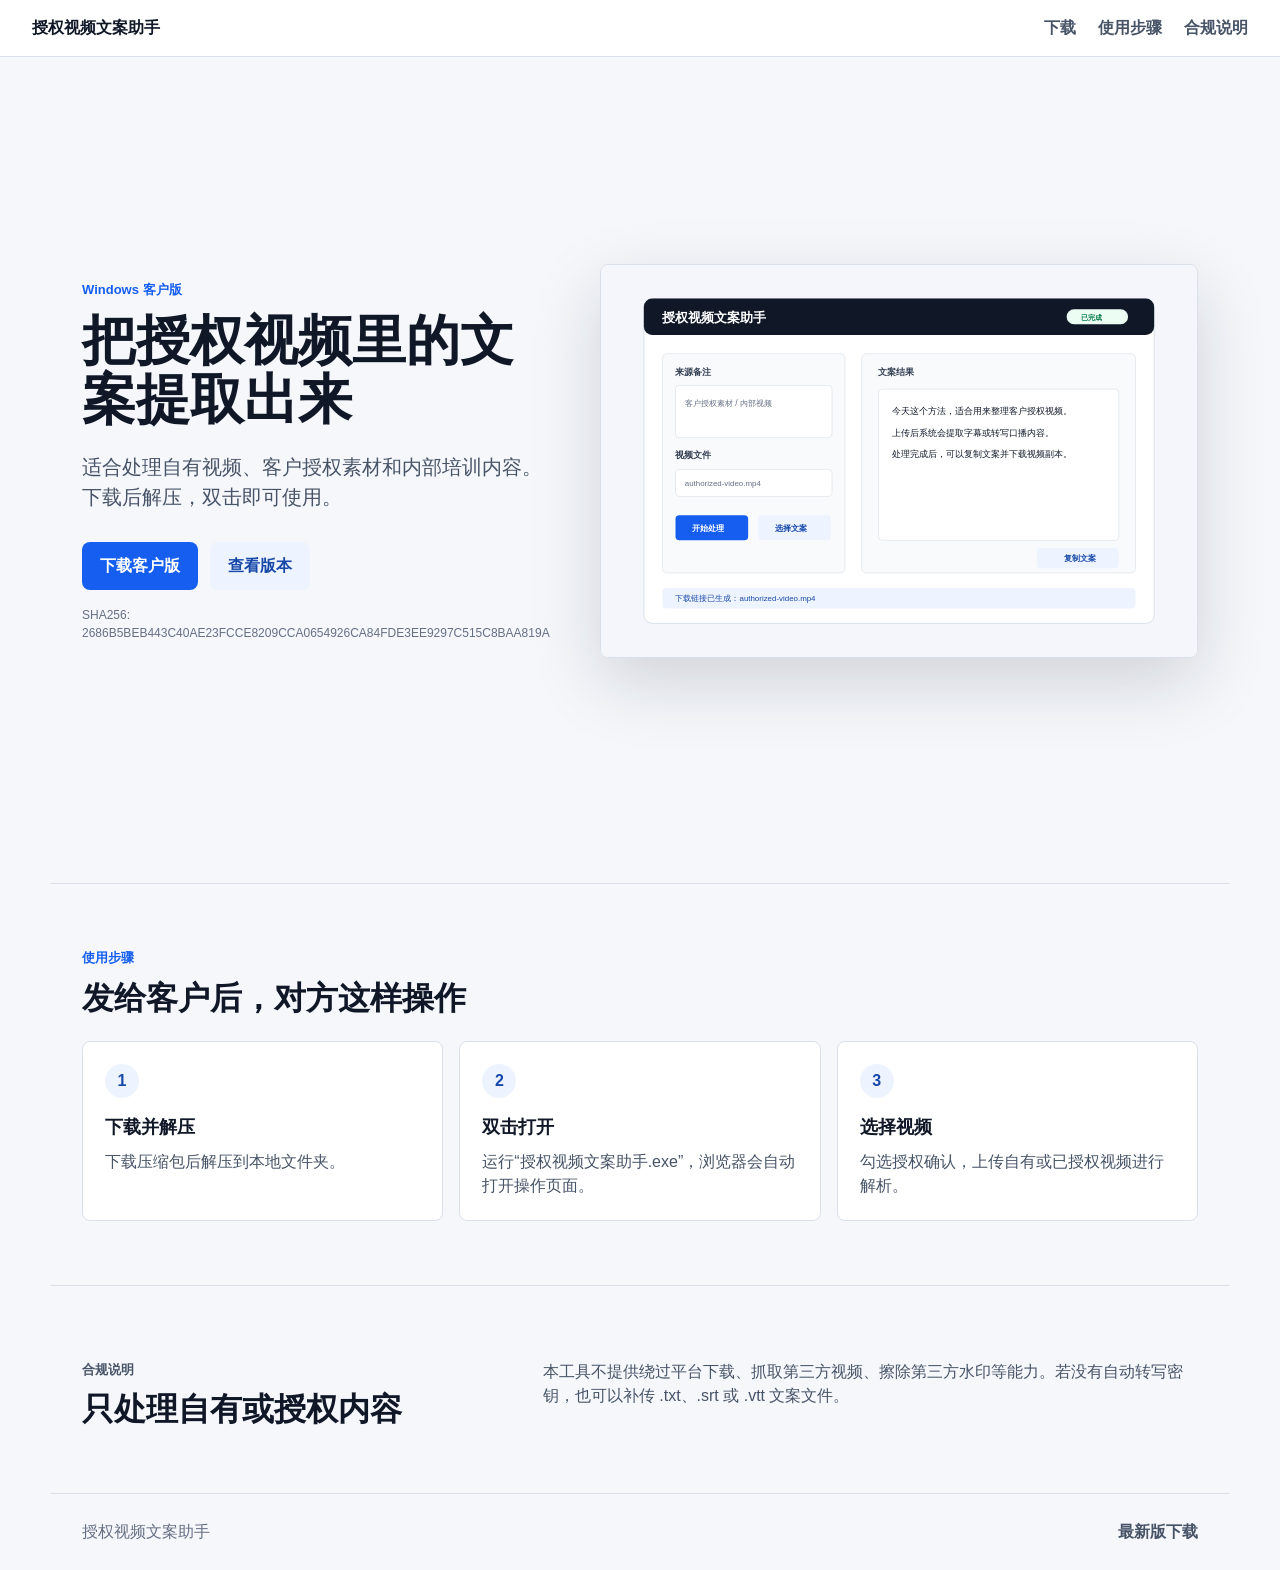
==== index.html @ bfe5bb53 "Create official download site" ====
<!doctype html>
<html lang="zh-CN">
  <head>
    <meta charset="UTF-8" />
    <meta name="viewport" content="width=device-width, initial-scale=1.0" />
    <title>授权视频文案助手</title>
    <meta name="description" content="授权视频文案助手 Windows 客户版下载页。" />
    <link rel="stylesheet" href="./styles.css" />
  </head>
  <body>
    <header class="site-header">
      <a class="brand" href="./">授权视频文案助手</a>
      <nav>
        <a href="#download">下载</a>
        <a href="#steps">使用步骤</a>
        <a href="#safe">合规说明</a>
      </nav>
    </header>

    <main>
      <section class="hero">
        <div class="hero-copy">
          <p class="eyebrow">Windows 客户版</p>
          <h1>把授权视频里的文案提取出来</h1>
          <p class="lead">适合处理自有视频、客户授权素材和内部培训内容。下载后解压，双击即可使用。</p>
          <div class="hero-actions" id="download">
            <a class="primary-button" href="https://github.com/1837548668-dot/video-copy-assistant/releases/latest/download/video-copy-assistant-client.zip">下载客户版</a>
            <a class="secondary-button" href="https://github.com/1837548668-dot/video-copy-assistant/releases/latest">查看版本</a>
          </div>
          <p class="checksum">SHA256: 2686B5BEB443C40AE23FCCE8209CCA0654926CA84FDE3EE9297C515C8BAA819A</p>
        </div>

        <figure class="product-shot" aria-label="软件界面预览">
          <img src="./assets/product-preview.svg" alt="授权视频文案助手界面预览" />
        </figure>
      </section>

      <section class="content-band" id="steps">
        <div class="section-head">
          <p class="eyebrow">使用步骤</p>
          <h2>发给客户后，对方这样操作</h2>
        </div>
        <div class="steps">
          <article>
            <span>1</span>
            <h3>下载并解压</h3>
            <p>下载压缩包后解压到本地文件夹。</p>
          </article>
          <article>
            <span>2</span>
            <h3>双击打开</h3>
            <p>运行“授权视频文案助手.exe”，浏览器会自动打开操作页面。</p>
          </article>
          <article>
            <span>3</span>
            <h3>选择视频</h3>
            <p>勾选授权确认，上传自有或已授权视频进行解析。</p>
          </article>
        </div>
      </section>

      <section class="content-band split" id="safe">
        <div>
          <p class="eyebrow">合规说明</p>
          <h2>只处理自有或授权内容</h2>
        </div>
        <p>本工具不提供绕过平台下载、抓取第三方视频、擦除第三方水印等能力。若没有自动转写密钥，也可以补传 .txt、.srt 或 .vtt 文案文件。</p>
      </section>
    </main>

    <footer>
      <span>授权视频文案助手</span>
      <a href="https://github.com/1837548668-dot/video-copy-assistant/releases/latest">最新版下载</a>
    </footer>
  </body>
</html>
---- styles.css ----
:root {
  color: #101828;
  font-family: "Microsoft YaHei", "Segoe UI", sans-serif;
  font-size: 16px;
  line-height: 1.5;
  background: #f5f7fb;
}

* {
  box-sizing: border-box;
}

body {
  margin: 0;
}

a {
  color: inherit;
  text-decoration: none;
}

.site-header {
  align-items: center;
  background: rgba(255, 255, 255, 0.92);
  border-bottom: 1px solid #d9e0ea;
  display: flex;
  justify-content: space-between;
  left: 0;
  padding: 16px 32px;
  position: sticky;
  right: 0;
  top: 0;
  z-index: 10;
}

.brand {
  font-weight: 800;
}

nav {
  display: flex;
  gap: 22px;
}

nav a,
footer a {
  color: #475467;
  font-weight: 700;
}

.hero {
  align-items: center;
  display: grid;
  gap: 48px;
  grid-template-columns: minmax(320px, 0.88fr) minmax(360px, 1.12fr);
  margin: 0 auto;
  max-width: 1180px;
  min-height: calc(100vh - 74px);
  padding: 54px 32px 72px;
}

.eyebrow {
  color: #155eef;
  font-size: 13px;
  font-weight: 800;
  letter-spacing: 0;
  margin: 0 0 12px;
}

h1,
h2,
h3,
p {
  margin: 0;
}

h1 {
  font-size: 54px;
  line-height: 1.08;
  max-width: 640px;
}

h2 {
  font-size: 32px;
  line-height: 1.18;
}

h3 {
  font-size: 18px;
  line-height: 1.3;
}

.lead {
  color: #475467;
  font-size: 20px;
  margin-top: 24px;
  max-width: 580px;
}

.hero-actions {
  display: flex;
  flex-wrap: wrap;
  gap: 12px;
  margin-top: 30px;
}

.primary-button,
.secondary-button {
  border-radius: 8px;
  display: inline-flex;
  font-weight: 800;
  min-height: 46px;
  padding: 12px 18px;
}

.primary-button {
  background: #155eef;
  color: #ffffff;
}

.secondary-button {
  background: #eef4ff;
  color: #1849a9;
}

.checksum {
  color: #667085;
  font-size: 12px;
  margin-top: 16px;
  overflow-wrap: anywhere;
}

.product-shot {
  margin: 0;
}

.product-shot img {
  border: 1px solid #d9e0ea;
  border-radius: 8px;
  box-shadow: 0 24px 70px rgba(16, 24, 40, 0.16);
  display: block;
  width: 100%;
}

.content-band {
  border-top: 1px solid #d9e0ea;
  margin: 0 auto;
  max-width: 1180px;
  padding: 64px 32px;
}

.section-head {
  margin-bottom: 24px;
}

.steps {
  display: grid;
  gap: 16px;
  grid-template-columns: repeat(3, minmax(0, 1fr));
}

.steps article {
  background: #ffffff;
  border: 1px solid #d9e0ea;
  border-radius: 8px;
  padding: 22px;
}

.steps span {
  align-items: center;
  background: #eef4ff;
  border-radius: 999px;
  color: #1849a9;
  display: inline-flex;
  font-weight: 900;
  height: 34px;
  justify-content: center;
  margin-bottom: 18px;
  width: 34px;
}

.steps p,
.split p {
  color: #475467;
  margin-top: 10px;
}

.split {
  align-items: start;
  display: grid;
  gap: 24px;
  grid-template-columns: minmax(260px, 0.8fr) minmax(320px, 1.2fr);
}

footer {
  align-items: center;
  border-top: 1px solid #d9e0ea;
  color: #667085;
  display: flex;
  justify-content: space-between;
  margin: 0 auto;
  max-width: 1180px;
  padding: 26px 32px;
}

@media (max-width: 860px) {
  .site-header {
    align-items: flex-start;
    flex-direction: column;
    gap: 12px;
    padding: 14px 20px;
  }

  nav {
    gap: 14px;
  }

  .hero {
    grid-template-columns: 1fr;
    min-height: auto;
    padding: 42px 20px 52px;
  }

  h1 {
    font-size: 40px;
  }

  .lead {
    font-size: 18px;
  }

  .content-band,
  footer {
    padding-left: 20px;
    padding-right: 20px;
  }

  .steps,
  .split {
    grid-template-columns: 1fr;
  }

  footer {
    align-items: flex-start;
    flex-direction: column;
    gap: 10px;
  }
}
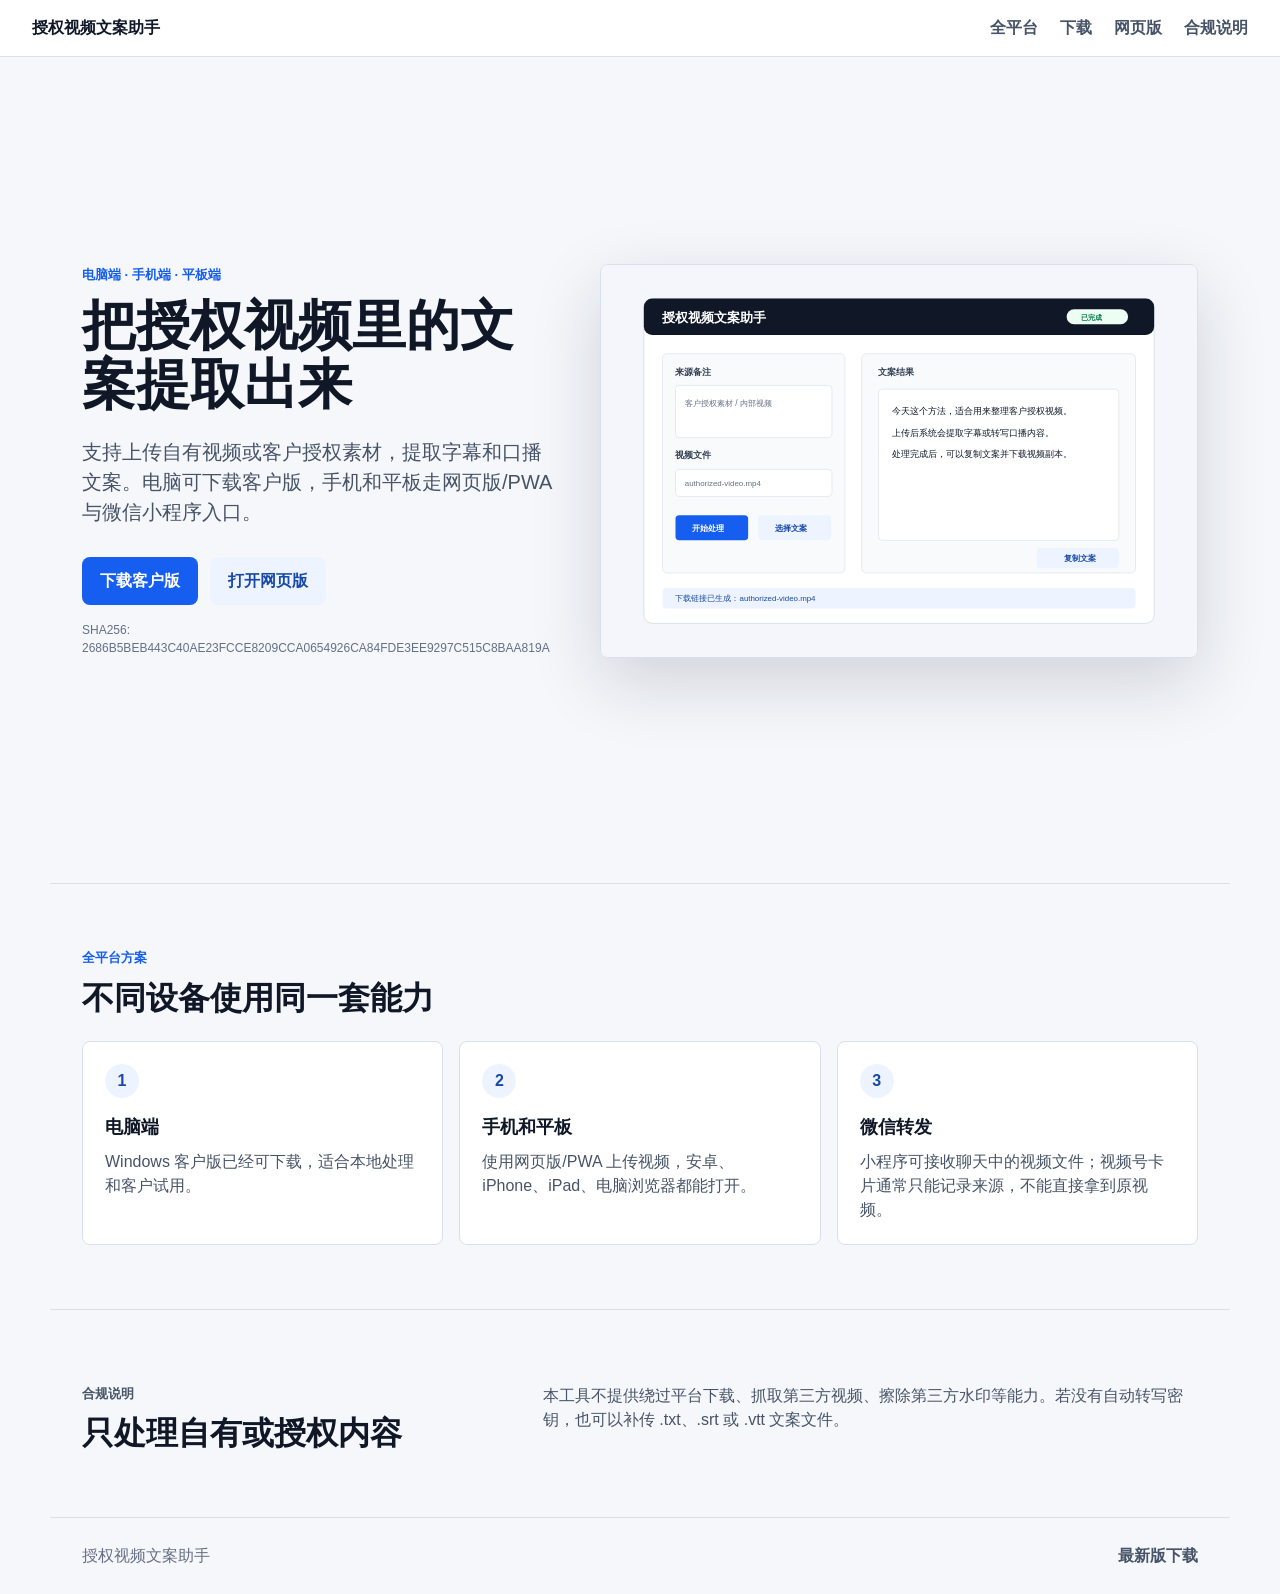
==== commit d98f5e1b: "Update index.html for cross-platform web app" ====
--- a/index.html
+++ b/index.html
@@ -4,15 +4,16 @@
     <meta charset="UTF-8" />
     <meta name="viewport" content="width=device-width, initial-scale=1.0" />
     <title>授权视频文案助手</title>
-    <meta name="description" content="授权视频文案助手 Windows 客户版下载页。" />
+    <meta name="description" content="授权视频文案助手全平台产品页。" />
     <link rel="stylesheet" href="./styles.css" />
   </head>
   <body>
     <header class="site-header">
       <a class="brand" href="./">授权视频文案助手</a>
       <nav>
+        <a href="#platforms">全平台</a>
         <a href="#download">下载</a>
-        <a href="#steps">使用步骤</a>
+        <a href="./app.html">网页版</a>
         <a href="#safe">合规说明</a>
       </nav>
     </header>
@@ -20,12 +21,12 @@
     <main>
       <section class="hero">
         <div class="hero-copy">
-          <p class="eyebrow">Windows 客户版</p>
+          <p class="eyebrow">电脑端 · 手机端 · 平板端</p>
           <h1>把授权视频里的文案提取出来</h1>
-          <p class="lead">适合处理自有视频、客户授权素材和内部培训内容。下载后解压，双击即可使用。</p>
+          <p class="lead">支持上传自有视频或客户授权素材，提取字幕和口播文案。电脑可下载客户版，手机和平板走网页版/PWA 与微信小程序入口。</p>
           <div class="hero-actions" id="download">
             <a class="primary-button" href="https://github.com/1837548668-dot/video-copy-assistant/releases/latest/download/video-copy-assistant-client.zip">下载客户版</a>
-            <a class="secondary-button" href="https://github.com/1837548668-dot/video-copy-assistant/releases/latest">查看版本</a>
+            <a class="secondary-button" href="./app.html">打开网页版</a>
           </div>
           <p class="checksum">SHA256: 2686B5BEB443C40AE23FCCE8209CCA0654926CA84FDE3EE9297C515C8BAA819A</p>
         </div>
@@ -35,26 +36,26 @@
         </figure>
       </section>
 
-      <section class="content-band" id="steps">
+      <section class="content-band" id="platforms">
         <div class="section-head">
-          <p class="eyebrow">使用步骤</p>
-          <h2>发给客户后，对方这样操作</h2>
+          <p class="eyebrow">全平台方案</p>
+          <h2>不同设备使用同一套能力</h2>
         </div>
         <div class="steps">
           <article>
             <span>1</span>
-            <h3>下载并解压</h3>
-            <p>下载压缩包后解压到本地文件夹。</p>
+            <h3>电脑端</h3>
+            <p>Windows 客户版已经可下载，适合本地处理和客户试用。</p>
           </article>
           <article>
             <span>2</span>
-            <h3>双击打开</h3>
-            <p>运行“授权视频文案助手.exe”，浏览器会自动打开操作页面。</p>
+            <h3>手机和平板</h3>
+            <p>使用网页版/PWA 上传视频，安卓、iPhone、iPad、电脑浏览器都能打开。</p>
           </article>
           <article>
             <span>3</span>
-            <h3>选择视频</h3>
-            <p>勾选授权确认，上传自有或已授权视频进行解析。</p>
+            <h3>微信转发</h3>
+            <p>小程序可接收聊天中的视频文件；视频号卡片通常只能记录来源，不能直接拿到原视频。</p>
           </article>
         </div>
       </section>
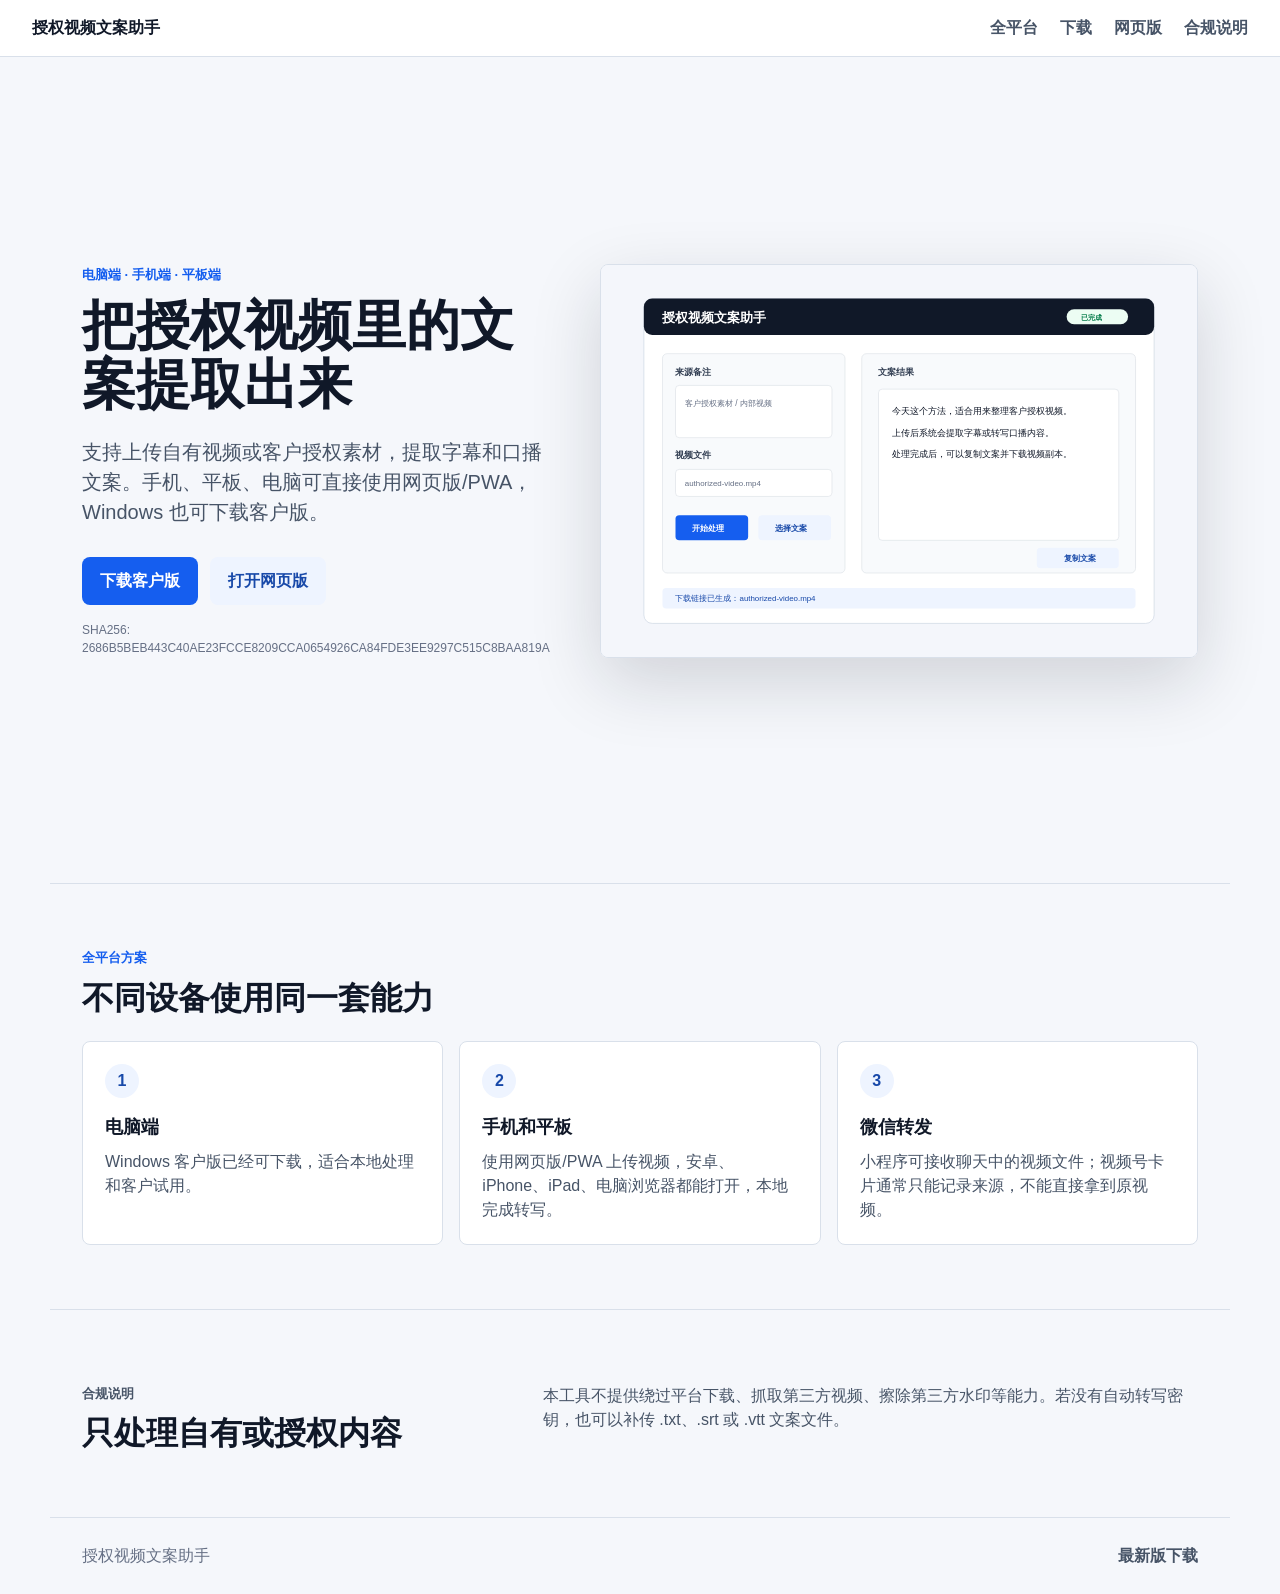
==== commit 9ca0663f: "Update index.html for browser PWA transcription" ====
--- a/index.html
+++ b/index.html
@@ -23,7 +23,7 @@
         <div class="hero-copy">
           <p class="eyebrow">电脑端 · 手机端 · 平板端</p>
           <h1>把授权视频里的文案提取出来</h1>
-          <p class="lead">支持上传自有视频或客户授权素材，提取字幕和口播文案。电脑可下载客户版，手机和平板走网页版/PWA 与微信小程序入口。</p>
+          <p class="lead">支持上传自有视频或客户授权素材，提取字幕和口播文案。手机、平板、电脑可直接使用网页版/PWA，Windows 也可下载客户版。</p>
           <div class="hero-actions" id="download">
             <a class="primary-button" href="https://github.com/1837548668-dot/video-copy-assistant/releases/latest/download/video-copy-assistant-client.zip">下载客户版</a>
             <a class="secondary-button" href="./app.html">打开网页版</a>
@@ -50,7 +50,7 @@
           <article>
             <span>2</span>
             <h3>手机和平板</h3>
-            <p>使用网页版/PWA 上传视频，安卓、iPhone、iPad、电脑浏览器都能打开。</p>
+            <p>使用网页版/PWA 上传视频，安卓、iPhone、iPad、电脑浏览器都能打开，本地完成转写。</p>
           </article>
           <article>
             <span>3</span>
--- a/styles.css
+++ b/styles.css
@@ -17,6 +17,12 @@
 a {
   color: inherit;
   text-decoration: none;
+}
+
+button,
+input,
+textarea {
+  font: inherit;
 }
 
 .site-header {
@@ -164,6 +170,103 @@
   border: 1px solid #d9e0ea;
   border-radius: 8px;
   padding: 22px;
+}
+
+.panel {
+  background: #ffffff;
+  border: 1px solid #d9e0ea;
+  border-radius: 8px;
+  box-shadow: 0 12px 30px rgba(16, 24, 40, 0.06);
+  padding: 22px;
+}
+
+.webapp-shell {
+  margin: 0 auto;
+  max-width: 900px;
+  min-height: calc(100vh - 74px);
+  padding: 54px 32px 72px;
+}
+
+.webapp-shell h1 {
+  font-size: 42px;
+}
+
+.webapp-panel {
+  margin-top: 24px;
+}
+
+.field,
+.file-picker {
+  display: block;
+  margin-bottom: 16px;
+}
+
+.field span,
+.file-picker span {
+  color: #344054;
+  display: block;
+  font-size: 13px;
+  font-weight: 800;
+  margin-bottom: 8px;
+}
+
+.field input,
+.field textarea,
+.file-picker input,
+.result-box textarea {
+  background: #f8fafc;
+  border: 1px solid #d0d5dd;
+  border-radius: 8px;
+  color: #101828;
+  outline: none;
+  padding: 12px;
+  width: 100%;
+}
+
+.field textarea {
+  height: 96px;
+  resize: vertical;
+}
+
+.check-row {
+  align-items: center;
+  color: #344054;
+  display: flex;
+  gap: 10px;
+  margin: 10px 0 18px;
+}
+
+.button-reset {
+  border: 0;
+  cursor: pointer;
+}
+
+.button-reset:disabled {
+  cursor: not-allowed;
+  opacity: 0.5;
+}
+
+.result-box {
+  margin-top: 22px;
+}
+
+.compact-head {
+  align-items: center;
+  display: flex;
+  justify-content: space-between;
+  margin-bottom: 12px;
+}
+
+.result-box textarea {
+  height: 260px;
+  line-height: 1.7;
+  resize: vertical;
+}
+
+.inline-band {
+  margin-top: 32px;
+  padding-left: 0;
+  padding-right: 0;
 }
 
 .steps span {
